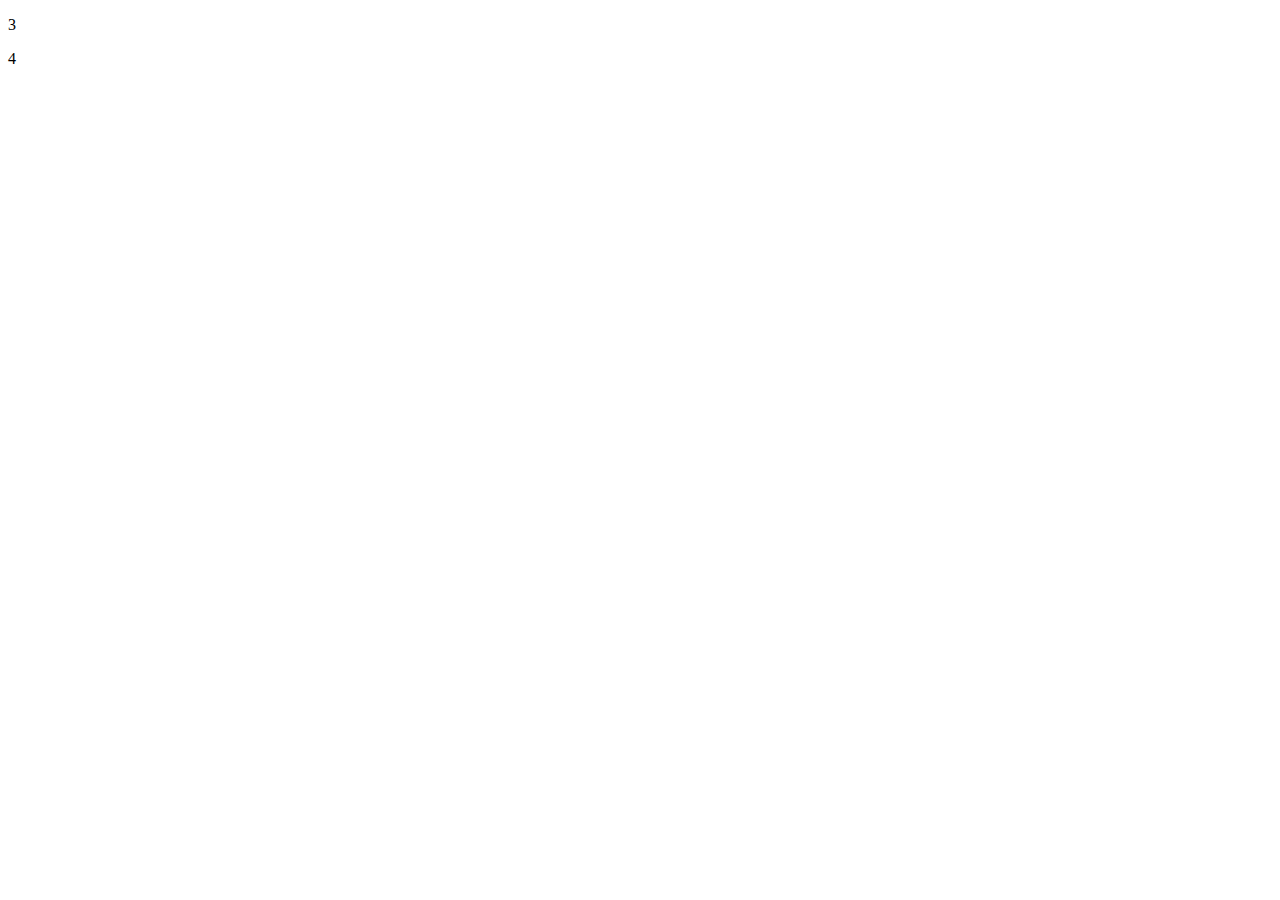
==== index.html @ 280bd505 "Adding basic files and just playing around." ====
<!DOCTYPE html>
<html lang="en">
<head>
    <meta charset="UTF-8">
    <meta http-equiv="X-UA-Compatible" content="IE=edge">
    <meta name="viewport" content="width=device-width, initial-scale=1.0">
    <title>Brandon's Game of One Four, Twenty Four</title>
</head>
<body>
    <div id="content">
        
    </div>
    <script src="js/game.js"></script>
</body>
</html>
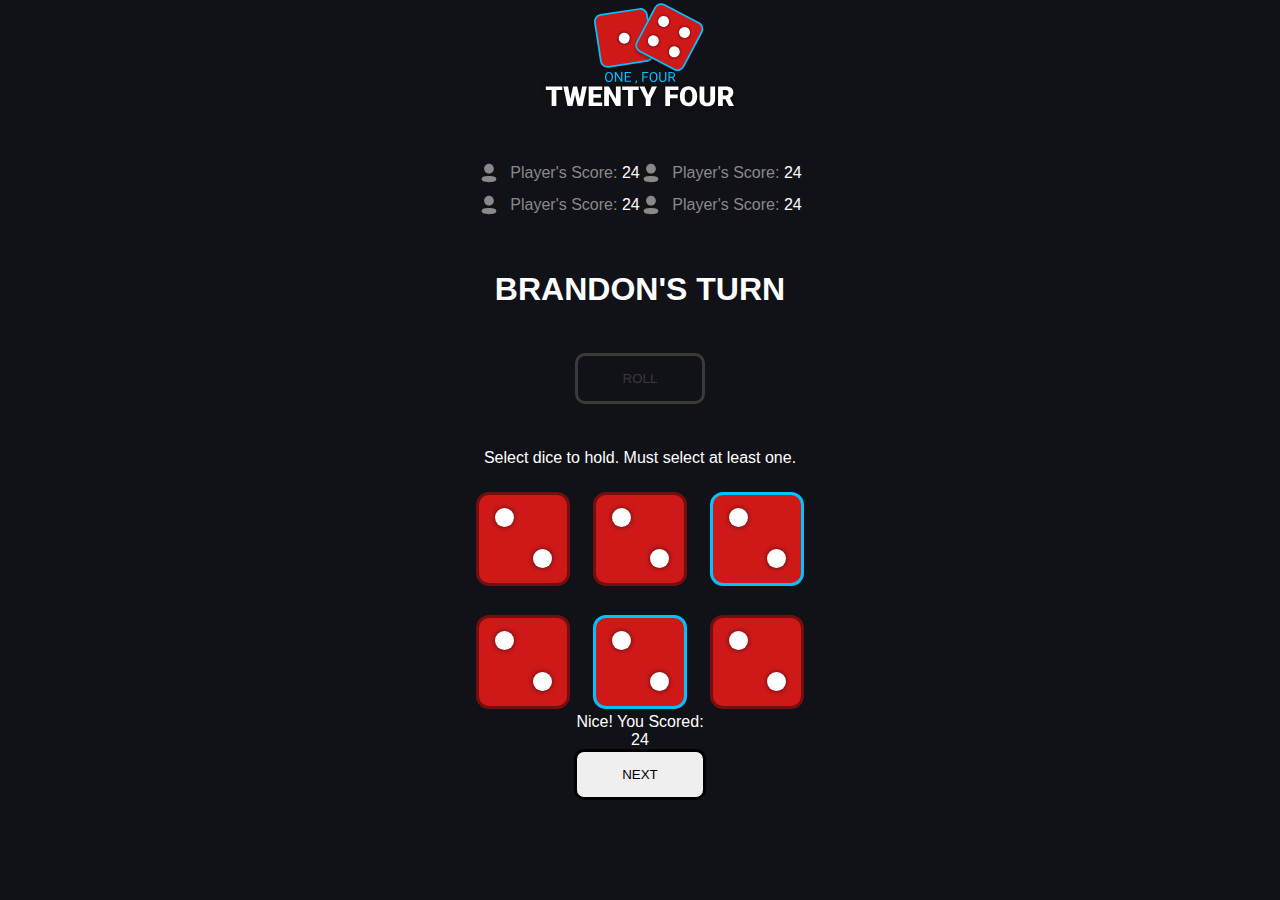
==== commit 238323d1: "added a ton" ====
--- a/index.html
+++ b/index.html
@@ -1,15 +1,103 @@
 <!DOCTYPE html>
 <html lang="en">
+
 <head>
     <meta charset="UTF-8">
     <meta http-equiv="X-UA-Compatible" content="IE=edge">
     <meta name="viewport" content="width=device-width, initial-scale=1.0">
     <title>Brandon's Game of One Four, Twenty Four</title>
+    <link rel="stylesheet" href="css/styles.css" type="text/css">
 </head>
+
 <body>
-    <div id="content">
-        
+    <div id="container">
+        <!-- Header | Only shows after welcome -->
+        <div>
+            <div class="header-logo">
+                <img src="img/logo.svg">
+            </div>
+            <div id="game-scores" class="hide">
+                <div class="player">
+                    <img src="img/profile.svg">
+                    <p>Player's Score: <span>24</span></p>
+                </div>
+                <div class="player">
+                    <img src="img/profile.svg">
+                    <p>Player's Score: <span>24</span></p>
+                </div>
+                <div class="player">
+                    <img src="img/profile.svg">
+                    <p>Player's Score: <span>24</span></p>
+                </div>
+                <div class="player">
+                    <img src="img/profile.svg">
+                    <p>Player's Score: <span>24</span></p>
+                </div>
+            </div>
+        </div>
+        <!-- E/O Header -->
+        <!-- Welcome Page -->
+        <div id="welcome" class="hide">
+            <img src="img/logo.svg">
+            <button class="new-screen">New Game</button>
+        </div>
+        <!-- E/O Welcome Page -->
+        <!-- Number of Players -->
+        <div id="number-of-players" class="helper hide">
+               <p>How Many Players?</p>
+               <div class="number-of-players">
+                    <img src="img/minus.svg">
+                    <p>2</p>
+                    <img src="img/Plus.svg">
+               </div>
+               <button class="new-screen">Next</button>
+        </div>
+        <!-- E/O Number of Players -->
+        <!-- Insert Player Names -->
+        <div id="insert-player-names" class="helper hide">
+            <p>Insert Player 1's Name</p>
+            <input type="text">
+            <button class="new-screen">Next</button>
+        </div>
+        <!-- E/O Insert Player Names -->
+        <!-- Game Screen -->
+        <div id="game-screen">
+            <div id="dice" class="">
+                <div id="active-player">
+                    <p>Brandon's Turn</p>
+                    <button class="roll-dice inactive">Roll</button>
+                </div>
+                <p>Select dice to hold. Must select at least one.</p>
+                <div class="die-container">
+                    <div class="die">
+                        <img src="img/2.svg">
+                    </div>
+                    <div class="die">
+                        <img src="img/2.svg">
+                    </div>
+                    <div class="die">
+                        <img src="img/2s.svg">
+                    </div>
+                    <div class="die">
+                        <img src="img/2.svg">
+                    </div>
+                    <div class="die">
+                        <img src="img/2s.svg">
+                    </div>
+                    <div class="die">
+                        <img src="img/2.svg">
+                    </div>
+                </div>
+            </div> 
+            <div id="roll-score">
+                <p>Nice! You Scored:</p>
+                <p>24</p>
+                <button>Next</button>
+            </div>
+        </div>
+        <!-- E/O Game Screen -->
     </div>
     <script src="js/game.js"></script>
 </body>
+
 </html>--- a/css/styles.css
+++ b/css/styles.css
@@ -0,0 +1,181 @@
+* {
+    margin: 0;
+    padding: 0;
+}
+
+body {
+    font-family: sans-serif;
+    background-color: #111118;
+    color: #ffffff;
+}
+
+.hide {
+    display: none;
+}
+
+#container {
+    text-align: center;
+    max-width: 600px;
+    display: flex;
+    justify-content: center;
+    overflow-x: hidden;
+    flex-wrap: wrap;
+    margin: auto;
+}
+
+
+
+#welcome {
+    width: 350px;
+    margin: auto;
+}
+
+#welcome img {
+    margin-bottom: 30px;
+}
+button {
+    border-radius: 10px;
+    padding: 15px 45px;
+    text-transform: uppercase;
+    border: 3px solid;
+}
+
+.new-screen {
+    background-color: #00C2FF;
+    border-color: #00c2ff;
+}
+
+.new-screen:hover {
+    background-color: #044255;
+    color: #ffffff;
+    cursor: pointer;
+}
+
+.button-roll {
+    background-color: rgba(255, 255, 255, 0);
+    border-color: #fff;
+    color: #fff;
+}
+
+.header-logo {
+    width: 200px;
+    margin: auto;
+    text-align: center;
+}
+
+.header-logo img {
+    width: 100%;
+
+}
+
+#number-of-players {
+    width: 350px;
+}
+
+.helper p:first-child {
+    margin-bottom: 45px;
+    font-size: 1.5em;
+}
+
+.number-of-players p {
+    font-size: 10em;
+}
+
+.number-of-players {
+    display: flex;
+    justify-content: space-around;
+    margin-bottom: 45px;
+}
+
+.number-of-players img:hover {
+    cursor: pointer;
+}
+
+input {
+    padding: 15px 25px;
+    font-size: 1.2em;
+    color: #3a3a3a;
+    text-align: center;
+    display: block;
+    margin-bottom: 45px;
+}
+
+#game-screen {
+    max-width: 600px;
+}
+
+#game-scores {
+    display: flex;
+    flex-wrap: wrap;
+    justify-content: center;
+    align-content: flex-start;
+    width: 60%;
+    margin: 45px auto;
+}
+
+.player {
+    width: 45%;
+    margin-bottom: 10px;
+    display: flex;
+    align-items: center;
+    color: #898989;
+    justify-content: center;
+}
+
+.player img {
+    margin-right: 10px;
+}
+
+.player span {
+    color: #ffffff;
+}
+
+#active-player {
+    margin-bottom: 45px;
+}
+
+#active-player p {
+    font-size: 2em;
+    text-transform: uppercase;
+    font-weight: 700;
+    margin-bottom: 45px;
+}
+
+.roll-dice {
+    color: #ffffff;
+    background-color: rgba(255, 255, 255, 0);
+    border-color: #00C2FF;
+}
+
+.roll-dice:hover {
+    cursor: pointer;
+    background-color: #00C2FF;
+}
+
+.inactive {
+    border-color:#3a3a3a !important;
+    color: #3a3a3a !important;
+}
+
+.inactive:hover {
+    border-color:#3a3a3a !important;
+    color: #3a3a3a !important;
+    cursor:not-allowed;
+    background-color: rgba(255, 255, 255, 0);
+}
+
+#dice {
+    width: 350px;
+    margin: auto;
+}
+
+.die-container {
+    display: flex;
+    justify-content: space-around;
+    flex-wrap: wrap;
+}
+
+.die {
+    width: 30%;
+    margin-top: 25px;
+}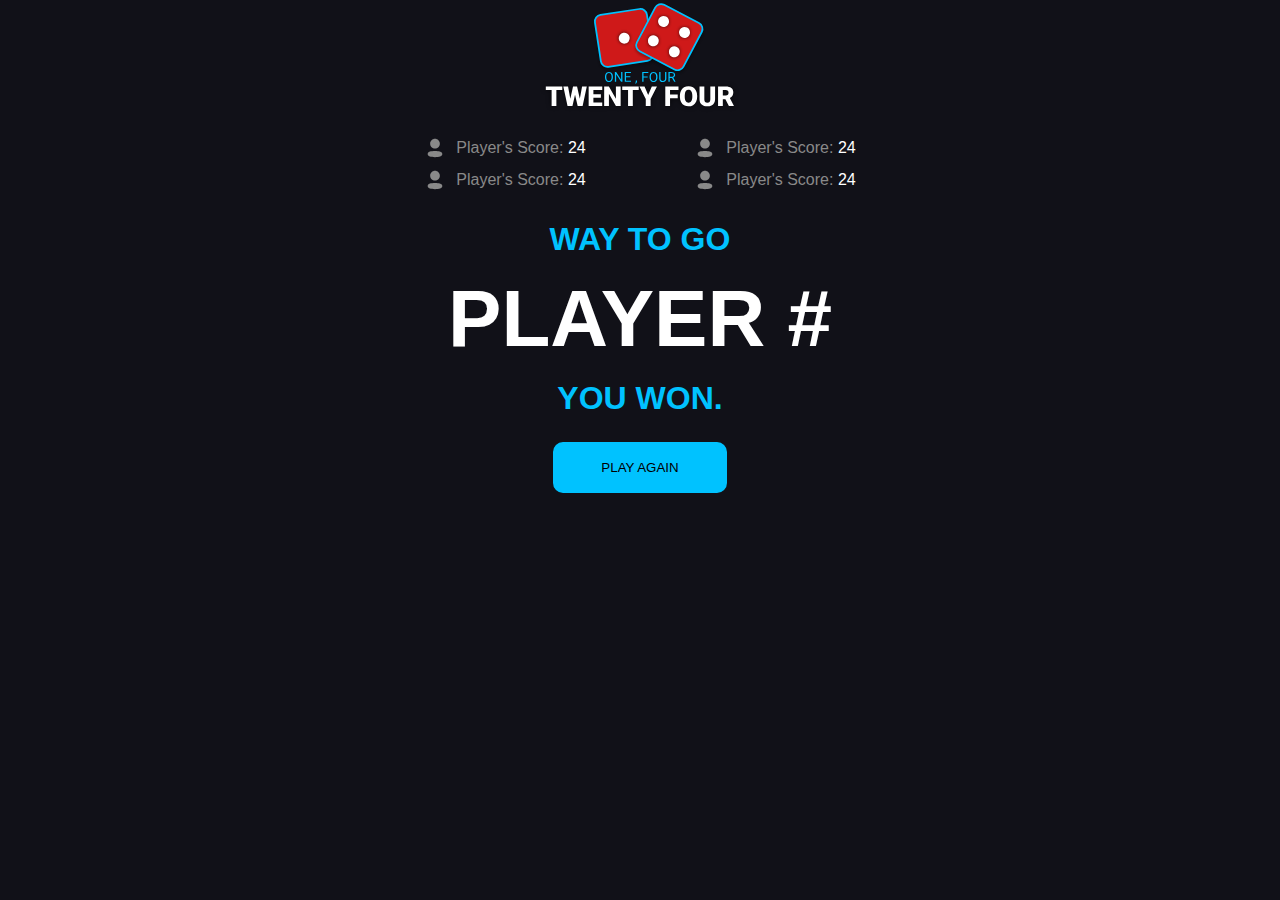
==== commit c521fe24: "finishing out components" ====
--- a/index.html
+++ b/index.html
@@ -62,7 +62,7 @@
         <!-- E/O Insert Player Names -->
         <!-- Game Screen -->
         <div id="game-screen">
-            <div id="dice" class="">
+            <div id="dice" class="hide">
                 <div id="active-player">
                     <p>Brandon's Turn</p>
                     <button class="roll-dice inactive">Roll</button>
@@ -89,11 +89,17 @@
                     </div>
                 </div>
             </div> 
-            <div id="roll-score">
-                <p>Nice! You Scored:</p>
+            <div id="roll-score" class="hide">
+                <p>Nice, Player #!<br/>You Scored:</p>
                 <p>24</p>
                 <button>Next</button>
             </div>
+        </div>
+        <div id="winner" class="">
+            <p>Way to go</p>
+            <p>Player #</p>
+            <p>You won.</p>
+            <button class="new-screen">Play Again</button>
         </div>
         <!-- E/O Game Screen -->
     </div>
--- a/css/styles.css
+++ b/css/styles.css
@@ -107,10 +107,10 @@
 #game-scores {
     display: flex;
     flex-wrap: wrap;
+    max-width: 600px;
     justify-content: center;
     align-content: flex-start;
-    width: 60%;
-    margin: 45px auto;
+    margin: 20px auto;
 }
 
 .player {
@@ -131,14 +131,14 @@
 }
 
 #active-player {
-    margin-bottom: 45px;
+    margin-bottom: 25px;
 }
 
 #active-player p {
     font-size: 2em;
     text-transform: uppercase;
     font-weight: 700;
-    margin-bottom: 45px;
+    margin-bottom: 15px;
 }
 
 .roll-dice {
@@ -178,4 +178,48 @@
 .die {
     width: 30%;
     margin-top: 25px;
+}
+
+#roll-score p:first-child {
+    font-size: 2em;
+    font-weight: 700;
+    color: #00C2FF;
+}
+
+#roll-score p:nth-child(2) {
+    font-size: 5em;
+    font-weight: 700;
+    margin: 15px;
+}
+
+#roll-score button {
+    background-color: rgba(255, 255, 255, 0);
+    border-color: #ffffff;
+    color: #ffffff;
+}
+
+#roll-score button:hover {
+    cursor: pointer;
+}
+
+#winner p:first-child {
+    text-transform: uppercase;
+    font-size: 2em;
+    font-weight: 700;
+    color: #00C2FF;
+}
+
+#winner p:nth-child(2) {
+    text-transform: uppercase;
+    font-size: 5em;
+    font-weight: 700;
+    margin: 15px;
+}
+
+#winner p:nth-child(3) {
+    text-transform: uppercase;
+    font-size: 2em;
+    font-weight: 700;
+    color: #00C2FF;
+    margin-bottom: 25px;
 }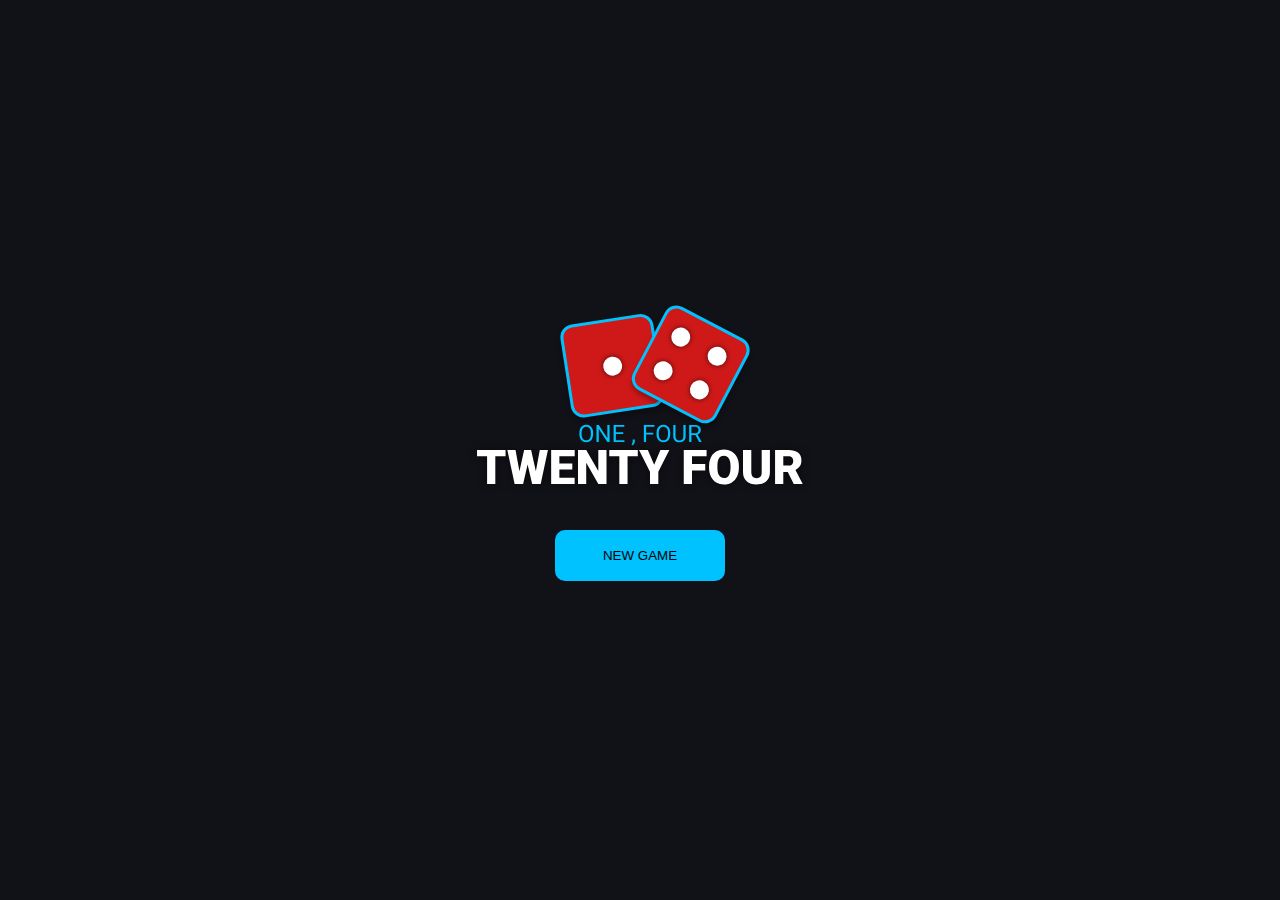
==== commit 63a11a72: "Finished HTML" ====
--- a/index.html
+++ b/index.html
@@ -11,97 +11,10 @@
 
 <body>
     <div id="container">
-        <!-- Header | Only shows after welcome -->
-        <div>
-            <div class="header-logo">
-                <img src="img/logo.svg">
-            </div>
-            <div id="game-scores" class="hide">
-                <div class="player">
-                    <img src="img/profile.svg">
-                    <p>Player's Score: <span>24</span></p>
-                </div>
-                <div class="player">
-                    <img src="img/profile.svg">
-                    <p>Player's Score: <span>24</span></p>
-                </div>
-                <div class="player">
-                    <img src="img/profile.svg">
-                    <p>Player's Score: <span>24</span></p>
-                </div>
-                <div class="player">
-                    <img src="img/profile.svg">
-                    <p>Player's Score: <span>24</span></p>
-                </div>
-            </div>
-        </div>
-        <!-- E/O Header -->
-        <!-- Welcome Page -->
-        <div id="welcome" class="hide">
+        <div id="welcome" class="">
             <img src="img/logo.svg">
             <button class="new-screen">New Game</button>
         </div>
-        <!-- E/O Welcome Page -->
-        <!-- Number of Players -->
-        <div id="number-of-players" class="helper hide">
-               <p>How Many Players?</p>
-               <div class="number-of-players">
-                    <img src="img/minus.svg">
-                    <p>2</p>
-                    <img src="img/Plus.svg">
-               </div>
-               <button class="new-screen">Next</button>
-        </div>
-        <!-- E/O Number of Players -->
-        <!-- Insert Player Names -->
-        <div id="insert-player-names" class="helper hide">
-            <p>Insert Player 1's Name</p>
-            <input type="text">
-            <button class="new-screen">Next</button>
-        </div>
-        <!-- E/O Insert Player Names -->
-        <!-- Game Screen -->
-        <div id="game-screen">
-            <div id="dice" class="hide">
-                <div id="active-player">
-                    <p>Brandon's Turn</p>
-                    <button class="roll-dice inactive">Roll</button>
-                </div>
-                <p>Select dice to hold. Must select at least one.</p>
-                <div class="die-container">
-                    <div class="die">
-                        <img src="img/2.svg">
-                    </div>
-                    <div class="die">
-                        <img src="img/2.svg">
-                    </div>
-                    <div class="die">
-                        <img src="img/2s.svg">
-                    </div>
-                    <div class="die">
-                        <img src="img/2.svg">
-                    </div>
-                    <div class="die">
-                        <img src="img/2s.svg">
-                    </div>
-                    <div class="die">
-                        <img src="img/2.svg">
-                    </div>
-                </div>
-            </div> 
-            <div id="roll-score" class="hide">
-                <p>Nice, Player #!<br/>You Scored:</p>
-                <p>24</p>
-                <button>Next</button>
-            </div>
-        </div>
-        <div id="winner" class="">
-            <p>Way to go</p>
-            <p>Player #</p>
-            <p>You won.</p>
-            <button class="new-screen">Play Again</button>
-        </div>
-        <!-- E/O Game Screen -->
     </div>
     <script src="js/game.js"></script>
 </body>
--- a/css/styles.css
+++ b/css/styles.css
@@ -7,32 +7,34 @@
     font-family: sans-serif;
     background-color: #111118;
     color: #ffffff;
+    height: 100vh;
 }
 
 .hide {
-    display: none;
+    display: none !important;
 }
 
 #container {
     text-align: center;
     max-width: 600px;
+    height: 100%;
     display: flex;
     justify-content: center;
-    overflow-x: hidden;
     flex-wrap: wrap;
     margin: auto;
 }
-
-
 
 #welcome {
     width: 350px;
-    margin: auto;
+    height: 300px;
+    margin: auto;
+    align-self: center;
 }
 
 #welcome img {
     margin-bottom: 30px;
 }
+
 button {
     border-radius: 10px;
     padding: 15px 45px;
@@ -61,6 +63,7 @@
     width: 200px;
     margin: auto;
     text-align: center;
+    padding-top: 25px;
 }
 
 .header-logo img {
@@ -70,6 +73,11 @@
 
 #number-of-players {
     width: 350px;
+    align-self: center;
+}
+
+.helper {
+    margin: 45px auto;
 }
 
 .helper p:first-child {
@@ -79,6 +87,7 @@
 
 .number-of-players p {
     font-size: 10em;
+    width: 45%;
 }
 
 .number-of-players {
@@ -89,6 +98,10 @@
 
 .number-of-players img:hover {
     cursor: pointer;
+}
+
+#insert-player-names {
+    align-self: center;
 }
 
 input {
@@ -204,22 +217,24 @@
 
 #winner p:first-child {
     text-transform: uppercase;
-    font-size: 2em;
+    margin-bottom: 0;
+    font-size: 1.75em;
     font-weight: 700;
     color: #00C2FF;
 }
 
 #winner p:nth-child(2) {
     text-transform: uppercase;
-    font-size: 5em;
-    font-weight: 700;
-    margin: 15px;
+    font-size: 3em;
+    font-weight: 700;
+    margin: 0px;
 }
 
 #winner p:nth-child(3) {
     text-transform: uppercase;
-    font-size: 2em;
+    font-size: 1.75em;
     font-weight: 700;
     color: #00C2FF;
     margin-bottom: 25px;
+    margin-top: 0;
 }